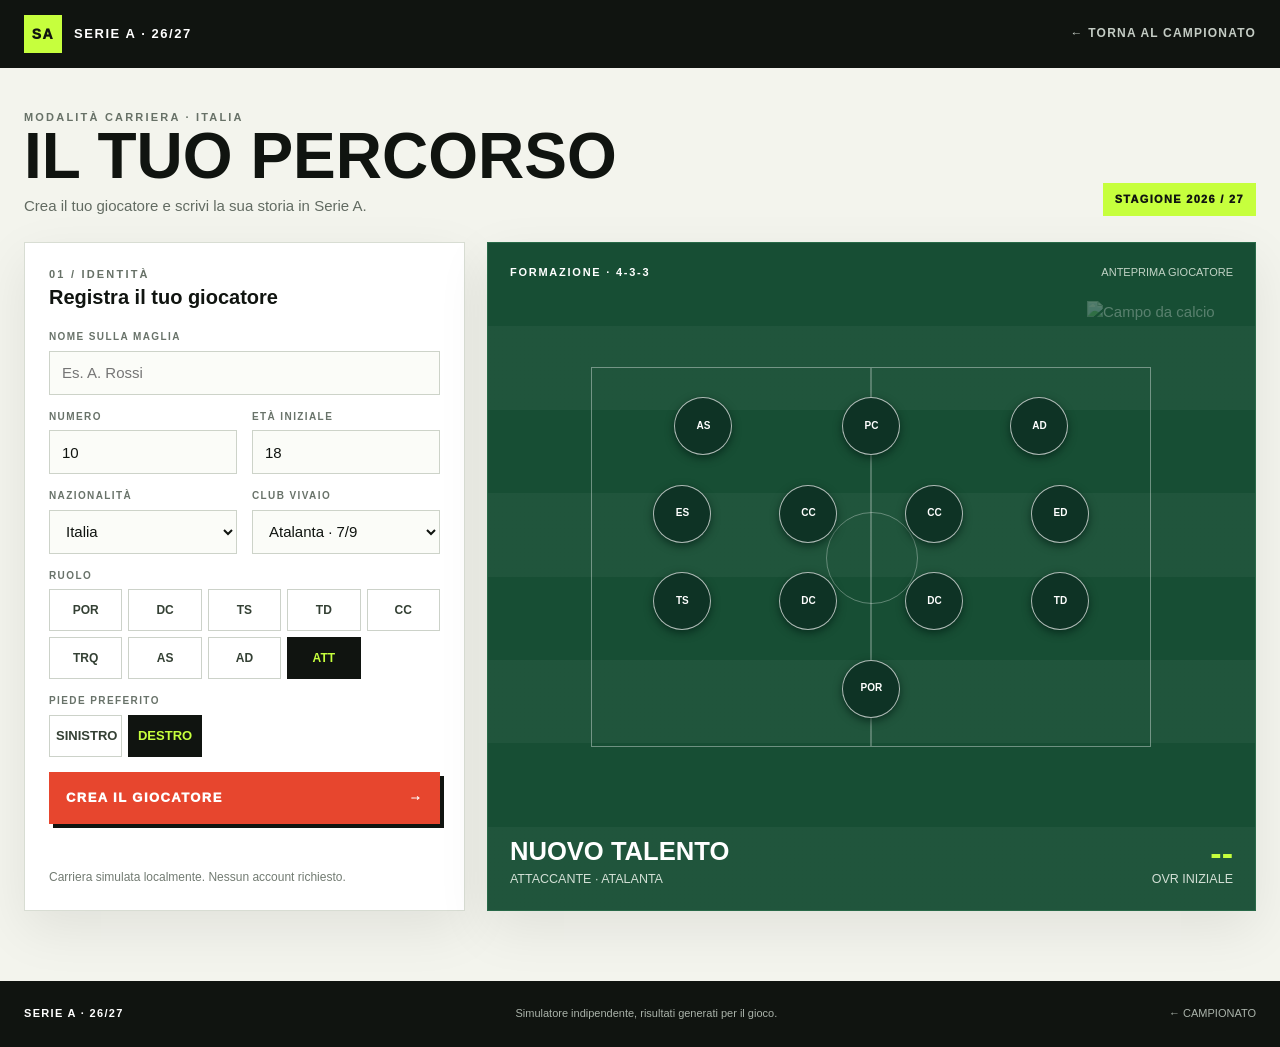
==== carriera.html @ 6e2878d1 "Aggiunge il progetto Serie A 26/27" ====
<!DOCTYPE html>
<html lang="it">
<head>
    <meta charset="utf-8">
    <meta name="viewport" content="width=device-width, initial-scale=1">
    <meta name="theme-color" content="#0b0e0b">
    <title>Carriera Serie A 26/27</title>
    <style>
        :root{--ink:#101410;--paper:#f3f4ed;--muted:#8f9890;--line:#d8ddd3;--lime:#c6ff3d;--red:#e7462e;--green:#174e34;--panel:#fff;--shadow:0 18px 50px #07130b14}
        *{box-sizing:border-box}body{margin:0;background:var(--paper);color:var(--ink);font:15px/1.45 "Trebuchet MS",Arial,sans-serif}button,input,select{font:inherit}button,a,select{cursor:pointer}a{color:inherit;text-decoration:none}button:focus-visible,input:focus-visible,select:focus-visible,a:focus-visible{outline:3px solid var(--red);outline-offset:3px}
        .topbar{height:68px;display:flex;align-items:center;justify-content:space-between;padding:0 max(24px,calc((100vw - 1360px)/2));background:var(--ink);color:white}.brand{display:flex;align-items:center;gap:12px;font-size:13px;font-weight:900;letter-spacing:.12em}.brand-mark{display:grid;place-items:center;width:38px;height:38px;background:var(--lime);color:var(--ink);font-weight:1000;font-size:14px}.topbar a:last-child{font-size:12px;font-weight:900;letter-spacing:.1em;color:#c4ccc4}
        main{width:min(1360px,calc(100% - 48px));margin:auto;padding:30px 0 70px}.eyebrow{font-size:11px;font-weight:900;letter-spacing:.2em;color:#677167;text-transform:uppercase}.page-heading{display:flex;align-items:end;justify-content:space-between;gap:24px;margin:12px 0 26px}.page-heading h1{font-size:clamp(38px,5vw,64px);line-height:.95;margin:0;letter-spacing:0}.page-heading p{margin:8px 0 0;color:#626b62}.season-tag{padding:9px 12px;background:var(--lime);font-size:11px;font-weight:1000;letter-spacing:.12em;white-space:nowrap}
        .setup-grid{display:grid;grid-template-columns:minmax(310px,.86fr) minmax(0,1.5fr);gap:22px;align-items:stretch}.setup-panel{background:var(--panel);border:1px solid var(--line);padding:24px;box-shadow:var(--shadow)}.setup-panel h2,.career-panel h2{font-size:20px;margin:0 0 18px}.form-fields{display:grid;grid-template-columns:1fr 1fr;gap:15px}.field{display:flex;flex-direction:column;gap:6px;min-width:0}.field.wide{grid-column:1/-1}.field label,.field-label{font-size:10px;font-weight:900;letter-spacing:.14em;text-transform:uppercase;color:#69736a}.field input,.field select{height:44px;width:100%;border:1px solid #cdd3c9;background:#fbfcf8;padding:0 12px;border-radius:0;color:var(--ink)}.choice-row{display:grid;grid-template-columns:repeat(5,minmax(0,1fr));gap:6px}.choice{min-height:42px;border:1px solid #ccd2c9;background:#fff;color:#344034;font-weight:800;font-size:12px}.choice[aria-pressed=true]{background:var(--ink);border-color:var(--ink);color:var(--lime)}.choice.foot{font-size:13px}.primary{display:flex;align-items:center;justify-content:space-between;gap:12px;width:100%;min-height:52px;padding:0 17px;border:0;background:var(--red);color:white;font-size:13px;font-weight:1000;letter-spacing:.11em;text-transform:uppercase;box-shadow:4px 4px 0 var(--ink);transition:transform .15s,box-shadow .15s}.primary:hover{transform:translate(2px,2px);box-shadow:2px 2px 0 var(--ink)}.form-note{margin:13px 0 0;color:#727b72;font-size:12px}
        .preview{position:relative;min-height:550px;overflow:hidden;background:var(--green);color:white;display:flex;flex-direction:column;justify-content:space-between;padding:22px;border:1px solid #286948;box-shadow:var(--shadow)}.preview::before{content:"";position:absolute;inset:0;background:repeating-linear-gradient(0deg,#ffffff0a 0 12.5%,transparent 12.5% 25%);pointer-events:none}.preview-top,.preview-bottom,.pitch{position:relative;z-index:1}.preview-top{display:flex;justify-content:space-between;align-items:center;gap:16px}.preview-top b{font-size:11px;letter-spacing:.16em}.preview-top span{font-size:11px;color:#c2d3c6}.career-photo{position:absolute;right:18px;top:58px;width:150px;height:86px;object-fit:cover;opacity:.28;filter:grayscale(.2);mix-blend-mode:screen}.pitch{width:min(100%,560px);height:380px;margin:auto;display:grid;grid-template-rows:repeat(4,1fr);padding:14px 4%;border:1px solid #ffffff60;background:linear-gradient(90deg,transparent calc(50% - 1px),#ffffff40 calc(50% - 1px),#ffffff40 calc(50% + 1px),transparent calc(50% + 1px)) center/100% 100% no-repeat}.pitch::before{content:"";position:absolute;width:90px;height:90px;border:1px solid #ffffff50;border-radius:50%;left:calc(50% - 45px);top:calc(50% - 45px)}.pitch-row{display:flex;align-items:center;justify-content:space-around;gap:4px;z-index:1}.avatar{display:grid;place-items:center;min-width:38px;width:clamp(42px,6vw,58px);height:clamp(42px,6vw,58px);border-radius:50%;border:1px solid #ffffffaa;background:#0e3325;color:white;font-size:10px;font-weight:900;box-shadow:0 3px 9px #001c13aa}.avatar.user{width:74px;height:74px;border:3px solid var(--lime);background:var(--red);font-size:12px;box-shadow:0 0 0 7px #c6ff3d33}.preview-bottom{display:flex;justify-content:space-between;align-items:end;gap:15px}.preview-bottom strong{font-size:clamp(19px,2vw,28px);text-transform:uppercase}.preview-bottom small{display:block;color:#d3e0d6}.rating-preview{text-align:right}.rating-preview b{display:block;color:var(--lime);font-size:34px;line-height:1}
        .career-panel{margin-top:28px}.career-bar{display:flex;align-items:center;justify-content:space-between;gap:20px;padding:18px 0;border-bottom:1px solid var(--line)}.career-bar h2{margin:0}.career-actions{display:flex;gap:8px;flex-wrap:wrap}.secondary{min-height:40px;padding:0 13px;border:1px solid #b8c0b5;background:transparent;font-size:11px;font-weight:900;letter-spacing:.1em}.secondary:hover{background:var(--ink);color:white;border-color:var(--ink)}.stats-grid{display:grid;grid-template-columns:repeat(5,minmax(0,1fr));gap:1px;margin-top:20px;background:var(--line);border:1px solid var(--line)}.stat{min-height:92px;padding:15px;background:#fff}.stat span{display:block;color:#778077;font-size:10px;font-weight:900;letter-spacing:.14em}.stat strong{display:block;margin-top:9px;font-size:25px;line-height:1}.career-result{display:grid;grid-template-columns:minmax(0,1.05fr) minmax(0,1fr);gap:24px;margin-top:24px}.season-result{padding:22px;background:var(--ink);color:#fff}.season-result .place{font-size:clamp(36px,6vw,62px);color:var(--lime);font-weight:1000;line-height:1}.season-result p{color:#b8c0b8;margin:8px 0 0}.league-table{max-height:350px;overflow:auto;background:#fff;border:1px solid var(--line)}table{border-collapse:collapse;width:100%;font-size:12px}th,td{padding:9px 10px;text-align:left;border-bottom:1px solid #e7eae4}th{position:sticky;top:0;background:#f1f4ec;color:#667066;font-size:10px;letter-spacing:.1em}.user-team{background:#eff6d9;font-weight:900}.history{margin-top:24px;background:#fff;border:1px solid var(--line)}.history h3{font-size:12px;letter-spacing:.14em;padding:15px;margin:0;border-bottom:1px solid var(--line)}.history table td:first-child{font-weight:900}.hidden{display:none!important}.notice{min-height:18px;color:#b83224;font-size:12px;margin-top:8px}
        footer{padding:25px max(24px,calc((100vw - 1360px)/2));background:var(--ink);color:#aab3aa;display:flex;justify-content:space-between;gap:20px;font-size:11px}footer strong{color:white;letter-spacing:.12em}
        @media(max-width:900px){.setup-grid{grid-template-columns:minmax(280px,.9fr) minmax(0,1.1fr)}.preview{min-height:530px;padding:16px}.career-photo{width:112px;height:70px}.pitch{height:350px}.stats-grid{grid-template-columns:repeat(3,minmax(0,1fr))}}
        @media(max-width:680px){.topbar{height:58px;padding:0 18px}main{width:calc(100% - 28px);padding-top:24px}.page-heading{align-items:start;flex-direction:column;margin-bottom:18px}.setup-grid{grid-template-columns:minmax(0,1fr);gap:12px}.setup-panel{padding:17px}.preview{grid-row:1;min-height:410px}.pitch{height:280px;width:100%}.career-photo{top:56px;right:14px;width:95px;height:60px}.form-fields{gap:12px}.choice-row{grid-template-columns:repeat(5,minmax(0,1fr))}.choice{font-size:10px}.stats-grid{grid-template-columns:repeat(2,minmax(0,1fr))}.career-result{grid-template-columns:minmax(0,1fr)}.career-bar{align-items:flex-start;flex-direction:column}.preview-bottom strong{font-size:20px}footer{flex-direction:column;padding:22px 18px}}
        @media(prefers-reduced-motion:reduce){*,*::before,*::after{scroll-behavior:auto!important;transition:none!important}}
    </style>
</head>
<body>
    <nav class="topbar" aria-label="Navigazione">
        <a class="brand" href="index.html"><span class="brand-mark">SA</span><span>SERIE A · 26/27</span></a>
        <a href="index.html">← TORNA AL CAMPIONATO</a>
    </nav>
    <main>
        <div class="page-heading"><div><div class="eyebrow">Modalità carriera · Italia</div><h1>IL TUO PERCORSO</h1><p>Crea il tuo giocatore e scrivi la sua storia in Serie A.</p></div><div class="season-tag">STAGIONE 2026 / 27</div></div>
        <section id="create-view" class="setup-grid" aria-label="Crea giocatore">
            <form class="setup-panel" id="player-form">
                <div class="eyebrow">01 / IDENTITÀ</div><h2>Registra il tuo giocatore</h2>
                <div class="form-fields">
                    <div class="field wide"><label for="player-name">Nome sulla maglia</label><input id="player-name" name="name" maxlength="18" placeholder="Es. A. Rossi" required></div>
                    <div class="field"><label for="shirt-number">Numero</label><input id="shirt-number" name="number" type="number" min="1" max="99" value="10" required></div>
                    <div class="field"><label for="player-age">Età iniziale</label><input id="player-age" name="age" type="number" min="16" max="20" value="18" required></div>
                    <div class="field"><label for="nationality">Nazionalità</label><select id="nationality"><option>Italia</option><option>Argentina</option><option>Brasile</option><option>Francia</option><option>Germania</option><option>Inghilterra</option><option>Marocco</option><option>Paesi Bassi</option><option>Portogallo</option><option>Spagna</option><option>Altra</option></select></div>
                    <div class="field"><label for="club-choice">Club vivaio</label><select id="club-choice"></select></div>
                    <div class="field wide"><span class="field-label">Ruolo</span><div class="choice-row" id="positions" role="group" aria-label="Ruolo"></div></div>
                    <div class="field wide"><span class="field-label">Piede preferito</span><div class="choice-row" id="feet"><button class="choice foot" type="button" data-foot="Sinistro" aria-pressed="false">SINISTRO</button><button class="choice foot" type="button" data-foot="Destro" aria-pressed="true">DESTRO</button></div></div>
                    <div class="field wide"><button class="primary" type="submit"><span>CREA IL GIOCATORE</span><span aria-hidden="true">→</span></button><div class="notice" id="form-notice" role="alert"></div></div>
                </div>
                <p class="form-note">Carriera simulata localmente. Nessun account richiesto.</p>
            </form>
            <section class="preview" aria-label="Anteprima del campo">
                <img class="career-photo" src="https://images.unsplash.com/photo-1574629810360-7efbbe195018?auto=format&fit=crop&w=360&q=70" alt="Campo da calcio">
                <div class="preview-top"><b>FORMAZIONE · 4-3-3</b><span>ANTEPRIMA GIOCATORE</span></div>
                <div class="pitch" aria-hidden="true"><div class="pitch-row"><span class="avatar">AS</span><span class="avatar">PC</span><span class="avatar">AD</span></div><div class="pitch-row"><span class="avatar">ES</span><span class="avatar">CC</span><span class="avatar">CC</span><span class="avatar">ED</span></div><div class="pitch-row"><span class="avatar">TS</span><span class="avatar">DC</span><span class="avatar">DC</span><span class="avatar">TD</span></div><div class="pitch-row"><span class="avatar">POR</span></div></div>
                <div class="preview-bottom"><div><strong id="preview-name">NUOVO TALENTO</strong><small><span id="preview-role">ATTACCANTE</span> · <span id="preview-club">SCEGLI IL CLUB</span></small></div><div class="rating-preview"><b id="preview-rating">--</b><small>OVR INIZIALE</small></div></div>
            </section>
        </section>
        <section id="career-view" class="career-panel hidden" aria-live="polite">
            <div class="career-bar"><div><div class="eyebrow">CARRIERA IN CORSO</div><h2 id="career-title"></h2></div><div class="career-actions"><button class="secondary" id="play-season">SIMULA LA STAGIONE →</button><button class="secondary" id="transfer-button">VALUTA TRASFERIMENTO</button><button class="secondary" id="new-career">NUOVA CARRIERA</button></div></div>
            <div class="stats-grid" id="career-stats"></div>
            <div class="career-result hidden" id="season-result"></div>
            <div class="history hidden" id="career-history"><h3>STAGIONI GIOCATE</h3><div class="table-wrap"><table><thead><tr><th>ANNO</th><th>ETÀ</th><th>CLUB</th><th>PG</th><th>GOL</th><th>ASS</th><th>POS.</th><th>PT</th></tr></thead><tbody id="history-body"></tbody></table></div></div>
        </section>
    </main>
    <footer><strong>SERIE A · 26/27</strong><span>Simulatore indipendente, risultati generati per il gioco.</span><a href="index.html">← CAMPIONATO</a></footer>
    <script>
        const clubs = [
            ['Atalanta', 7], ['Bologna', 5], ['Cagliari', 2], ['Como', 3], ['Frosinone', 2], ['Fiorentina', 4], ['Genoa', 3], ['Inter', 9], ['Juventus', 9], ['Lazio', 6], ['Lecce', 2], ['Milan', 8], ['Napoli', 8], ['Parma', 3], ['Monza', 2], ['Roma', 6], ['Sassuolo', 3], ['Torino', 3], ['Udinese', 3], ['Venezia', 1]
        ];
        const roles = [
            ['POR', 'Portiere', 0.01, 0.03], ['DC', 'Difensore', 0.04, 0.07], ['TS', 'Terzino sinistro', 0.04, 0.12], ['TD', 'Terzino destro', 0.04, 0.12], ['CC', 'Centrocampista', 0.10, 0.19], ['TRQ', 'Trequartista', 0.16, 0.23], ['AS', 'Ala sinistra', 0.22, 0.20], ['AD', 'Ala destra', 0.22, 0.20], ['ATT', 'Attaccante', 0.34, 0.13]
        ];
        const $ = selector => document.querySelector(selector);
        let selectedRole = 'ATT';
        let selectedFoot = 'Destro';
        let player = null;
        let currentClub = null;
        let seasonNumber = 0;
        let careerHistory = [];
        let latestLeague = null;
        const clubSelect = $('#club-choice');
        clubSelect.innerHTML = clubs.map(([name, strength], index) => `<option value="${index}">${name} · ${strength}/9</option>`).join('');
        $('#positions').innerHTML = roles.map(([code, name], index) => `<button class="choice" type="button" data-role="${code}" aria-pressed="${index === 8}">${code}</button>`).join('');
        $('#positions').addEventListener('click', event => {
            const button = event.target.closest('[data-role]');
            if (!button) return;
            selectedRole = button.dataset.role;
            document.querySelectorAll('#positions .choice').forEach(choice => choice.setAttribute('aria-pressed', String(choice === button)));
            updatePreview();
        });
        $('#feet').addEventListener('click', event => {
            const button = event.target.closest('[data-foot]');
            if (!button) return;
            selectedFoot = button.dataset.foot;
            document.querySelectorAll('#feet .choice').forEach(choice => choice.setAttribute('aria-pressed', String(choice === button)));
        });
        $('#player-name').addEventListener('input', updatePreview);
        clubSelect.addEventListener('change', updatePreview);
        function updatePreview() {
            const role = roles.find(item => item[0] === selectedRole);
            $('#preview-name').textContent = ($('#player-name').value.trim() || 'NUOVO TALENTO').toUpperCase();
            $('#preview-role').textContent = role[1].toUpperCase();
            $('#preview-club').textContent = clubs[Number(clubSelect.value)][0].toUpperCase();
        }
        function randomFrom(seed) {
            let value = seed >>> 0;
            return () => {
                value = (value * 1664525 + 1013904223) >>> 0;
                return value / 4294967296;
            };
        }
        function poisson(mean, random) {
            const limit = Math.exp(-mean);
            let value = 1;
            let goals = 0;
            do { goals++; value *= Math.max(random(), Number.EPSILON); } while (value > limit);
            return goals - 1;
        }
        function simulateLeague(userClub, playerOverall, random) {
            const table = clubs.map(([name, strength], id) => ({ id, name, strength: strength + (id === userClub ? Math.max(-1, (playerOverall - 65) * 0.08) : 0), played: 0, wins: 0, draws: 0, losses: 0, gf: 0, ga: 0, points: 0 }));
            let rotation = table.map(team => team.id);
            const firstHalf = [];
            for (let round = 0; round < rotation.length - 1; round++) {
                const fixtures = [];
                for (let index = 0; index < rotation.length / 2; index++) {
                    let home = rotation[index];
                    let away = rotation[rotation.length - 1 - index];
                    if (random() < 0.5) [home, away] = [away, home];
                    fixtures.push([home, away]);
                }
                firstHalf.push(fixtures);
                rotation = [rotation[0], rotation[rotation.length - 1], ...rotation.slice(1, -1)];
            }
            const fullSeason = [...firstHalf, ...firstHalf.map(round => round.map(([home, away]) => [away, home]))];
            for (const round of fullSeason) for (const [homeId, awayId] of round) {
                const home = table[homeId];
                const away = table[awayId];
                const homeGoals = poisson(Math.max(0.25, Math.min(3.2, 1.4 + (home.strength - away.strength) * 0.16)), random);
                const awayGoals = poisson(Math.max(0.2, Math.min(3.0, 1.05 + (away.strength - home.strength) * 0.14)), random);
                home.played++; away.played++;
                home.gf += homeGoals; home.ga += awayGoals; away.gf += awayGoals; away.ga += homeGoals;
                if (homeGoals > awayGoals) { home.wins++; home.points += 3; away.losses++; }
                else if (awayGoals > homeGoals) { away.wins++; away.points += 3; home.losses++; }
                else { home.draws++; away.draws++; home.points++; away.points++; }
            }
            return table.sort((a, b) => b.points - a.points || (b.gf - b.ga) - (a.gf - a.ga) || b.gf - a.gf);
        }
        function renderCareer() {
            $('#career-title').textContent = `${player.name} · ${player.age} ANNI · ${currentClub.name.toUpperCase()}`;
            $('#career-stats').innerHTML = [
                ['RUOLO', roles.find(role => role[0] === player.role)[0]], ['OVR', player.overall], ['POTENZIALE', player.potential], ['PIEDE', player.foot.toUpperCase()], ['STAGIONI', seasonNumber]
            ].map(([label, value]) => `<div class="stat"><span>${label}</span><strong>${value}</strong></div>`).join('');
            $('#play-season').disabled = player.age >= 38;
            $('#play-season').textContent = player.age >= 38 ? 'CARRIERA CONCLUSA' : 'SIMULA LA STAGIONE →';
            $('#history-body').innerHTML = careerHistory.map(row => `<tr><td>${row.year}</td><td>${row.age}</td><td>${row.club}</td><td>${row.apps}</td><td>${row.goals}</td><td>${row.assists}</td><td>${row.place}°</td><td>${row.points}</td></tr>`).join('');
            $('#career-history').classList.toggle('hidden', careerHistory.length === 0);
        }
        $('#player-form').addEventListener('submit', event => {
            event.preventDefault();
            const form = new FormData(event.currentTarget);
            const name = String(form.get('name') || '').trim();
            const number = Number(form.get('number'));
            const age = Number(form.get('age'));
            const role = roles.find(item => item[0] === selectedRole);
            if (!name || number < 1 || number > 99 || age < 16 || age > 20) { $('#form-notice').textContent = 'Controlla nome, numero e età.'; return; }
            const clubId = Number(clubSelect.value);
            const random = randomFrom(Date.now() ^ name.length * 8191 ^ clubId * 7919);
            player = { name, number, age, role: selectedRole, foot: selectedFoot, nationality: $('#nationality').value, overall: Math.round(55 + random() * 17 + (role[0] === 'ATT' ? 2 : 0)), potential: Math.round(77 + random() * 19) };
            currentClub = { id: clubId, name: clubs[clubId][0] };
            $('#preview-rating').textContent = player.overall;
            $('#season-result').classList.add('hidden');
            $('#create-view').classList.add('hidden');
            $('#career-view').classList.remove('hidden');
            renderCareer();
            window.scrollTo({ top: 0, behavior: 'smooth' });
        });
        $('#play-season').addEventListener('click', () => {
            if (!player || player.age >= 38) return;
            seasonNumber++;
            const seed = Math.round(Date.now() % 2147483647) ^ player.number * 331 ^ seasonNumber * 49157 ^ player.overall * 97;
            const random = randomFrom(seed);
            const role = roles.find(item => item[0] === player.role);
            const apps = Math.round(22 + random() * 15 - Math.max(0, player.age - 32) * 1.3);
            const goals = Math.max(0, Math.round(apps * role[2] * (0.65 + player.overall / 90) + random() * 4 - 1));
            const assists = Math.max(0, Math.round(apps * role[3] * (0.65 + player.overall / 100) + random() * 3 - 1));
            latestLeague = simulateLeague(currentClub.id, player.overall, random);
            const standing = latestLeague.findIndex(team => team.id === currentClub.id) + 1;
            const userTeam = latestLeague[standing - 1];
            careerHistory.unshift({ year: 2026 + seasonNumber - 1, age: player.age, club: currentClub.name, apps, goals, assists, place: standing, points: userTeam.points });
            player.age++;
            if (player.age <= 28) player.overall = Math.min(player.potential, player.overall + Math.round(random() * 3));
            else if (player.age >= 33) player.overall = Math.max(45, player.overall - Math.round(random() * 2));
            const trophy = standing === 1 ? 'CAMPIONE D’ITALIA' : standing <= 4 ? 'QUALIFICAZIONE CHAMPIONS' : 'STAGIONE COMPLETATA';
            $('#season-result').innerHTML = `<div class="season-result"><div class="eyebrow">${careerHistory[0].year} / ${careerHistory[0].year + 1}</div><div class="place">${standing}° POSTO</div><p>${userTeam.points} punti · ${trophy}</p><p>${apps} presenze · ${goals} gol · ${assists} assist</p></div><div class="league-table"><table><thead><tr><th>POS</th><th>CLUB</th><th>PG</th><th>DR</th><th>PT</th></tr></thead><tbody>${latestLeague.map((team, index) => `<tr class="${team.id === currentClub.id ? 'user-team' : ''}"><td>${index + 1}</td><td>${team.name}</td><td>${team.played}</td><td>${team.gf - team.ga}</td><td>${team.points}</td></tr>`).join('')}</tbody></table></div>`;
            $('#season-result').classList.remove('hidden');
            renderCareer();
            window.scrollTo({ top: document.body.scrollHeight, behavior: 'smooth' });
        });
        $('#transfer-button').addEventListener('click', () => {
            if (!player || !careerHistory.length) { $('#career-title').textContent = `${player.name} · COMPLETA UNA STAGIONE PER RICEVERE OFFERTE`; return; }
            const threshold = Math.max(3, Math.min(9, Math.round((player.overall - 54) / 4)));
            const offers = clubs.map((club, id) => ({ id, name: club[0], strength: club[1] })).filter(club => club.id !== currentClub.id && club.strength <= threshold).sort((a, b) => Math.abs(b.strength - threshold) - Math.abs(a.strength - threshold));
            if (!offers.length) { $('#career-title').textContent = `${player.name} · NESSUNA OFFERTA DISPONIBILE`; return; }
            const offer = offers[Math.floor(Math.random() * Math.min(3, offers.length))];
            currentClub = offer;
            $('#season-result').classList.remove('hidden');
            $('#season-result').innerHTML = `<div class="season-result"><div class="eyebrow">NUOVA FIRMA</div><div class="place">${offer.name.toUpperCase()}</div><p>${player.name} passa al nuovo club per la prossima stagione.</p></div>`;
            renderCareer();
        });
        $('#new-career').addEventListener('click', () => {
            player = null; currentClub = null; seasonNumber = 0; careerHistory = []; latestLeague = null;
            $('#season-result').classList.add('hidden'); $('#preview-rating').textContent = '--'; $('#form-notice').textContent = '';
            $('#player-form').reset(); selectedRole = 'ATT'; selectedFoot = 'Destro';
            document.querySelectorAll('#positions .choice').forEach(choice => choice.setAttribute('aria-pressed', String(choice.dataset.role === 'ATT')));
            document.querySelectorAll('#feet .choice').forEach(choice => choice.setAttribute('aria-pressed', String(choice.dataset.foot === selectedFoot)));
            updatePreview(); $('#career-view').classList.add('hidden'); $('#create-view').classList.remove('hidden');
        });
        updatePreview();
    </script>
</body>
</html>
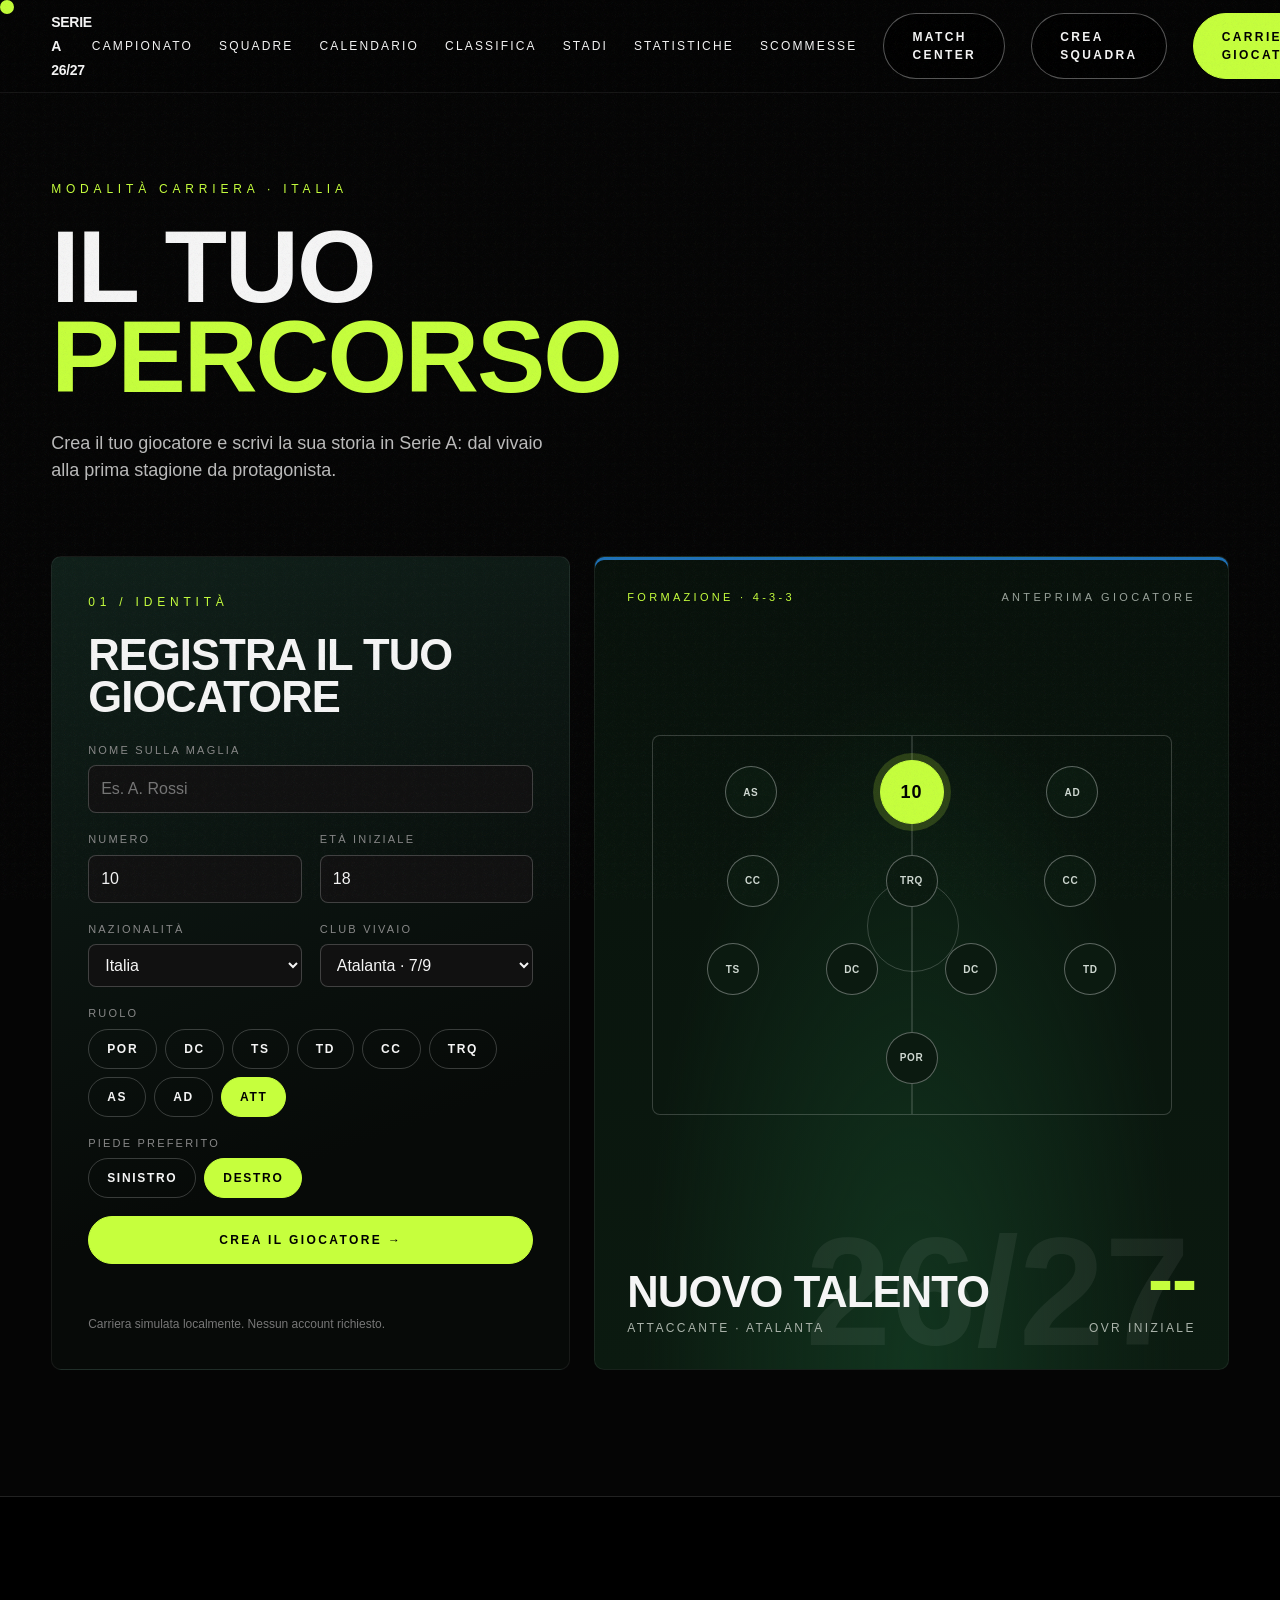
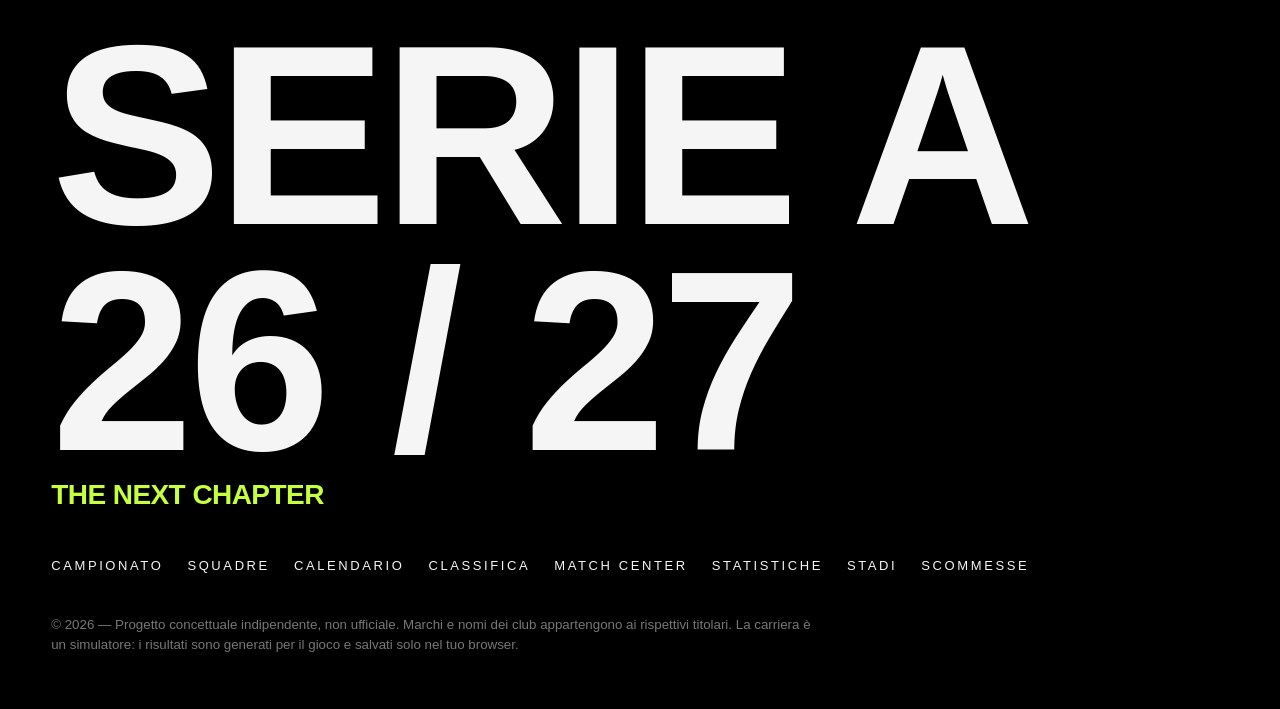
==== commit b57d601f: "Aggiorna builder e simulatore Serie A" ====
--- a/carriera.html
+++ b/carriera.html
@@ -1,69 +1,890 @@
 <!DOCTYPE html>
 <html lang="it">
+
 <head>
     <meta charset="utf-8">
-    <meta name="viewport" content="width=device-width, initial-scale=1">
-    <meta name="theme-color" content="#0b0e0b">
-    <title>Carriera Serie A 26/27</title>
+    <meta name="viewport" content="width=device-width, initial-scale=1, viewport-fit=cover">
+    <meta name="theme-color" content="#050505">
+    <title>CARRIERA GIOCATORE — SERIE A 26/27</title>
     <style>
-        :root{--ink:#101410;--paper:#f3f4ed;--muted:#8f9890;--line:#d8ddd3;--lime:#c6ff3d;--red:#e7462e;--green:#174e34;--panel:#fff;--shadow:0 18px 50px #07130b14}
-        *{box-sizing:border-box}body{margin:0;background:var(--paper);color:var(--ink);font:15px/1.45 "Trebuchet MS",Arial,sans-serif}button,input,select{font:inherit}button,a,select{cursor:pointer}a{color:inherit;text-decoration:none}button:focus-visible,input:focus-visible,select:focus-visible,a:focus-visible{outline:3px solid var(--red);outline-offset:3px}
-        .topbar{height:68px;display:flex;align-items:center;justify-content:space-between;padding:0 max(24px,calc((100vw - 1360px)/2));background:var(--ink);color:white}.brand{display:flex;align-items:center;gap:12px;font-size:13px;font-weight:900;letter-spacing:.12em}.brand-mark{display:grid;place-items:center;width:38px;height:38px;background:var(--lime);color:var(--ink);font-weight:1000;font-size:14px}.topbar a:last-child{font-size:12px;font-weight:900;letter-spacing:.1em;color:#c4ccc4}
-        main{width:min(1360px,calc(100% - 48px));margin:auto;padding:30px 0 70px}.eyebrow{font-size:11px;font-weight:900;letter-spacing:.2em;color:#677167;text-transform:uppercase}.page-heading{display:flex;align-items:end;justify-content:space-between;gap:24px;margin:12px 0 26px}.page-heading h1{font-size:clamp(38px,5vw,64px);line-height:.95;margin:0;letter-spacing:0}.page-heading p{margin:8px 0 0;color:#626b62}.season-tag{padding:9px 12px;background:var(--lime);font-size:11px;font-weight:1000;letter-spacing:.12em;white-space:nowrap}
-        .setup-grid{display:grid;grid-template-columns:minmax(310px,.86fr) minmax(0,1.5fr);gap:22px;align-items:stretch}.setup-panel{background:var(--panel);border:1px solid var(--line);padding:24px;box-shadow:var(--shadow)}.setup-panel h2,.career-panel h2{font-size:20px;margin:0 0 18px}.form-fields{display:grid;grid-template-columns:1fr 1fr;gap:15px}.field{display:flex;flex-direction:column;gap:6px;min-width:0}.field.wide{grid-column:1/-1}.field label,.field-label{font-size:10px;font-weight:900;letter-spacing:.14em;text-transform:uppercase;color:#69736a}.field input,.field select{height:44px;width:100%;border:1px solid #cdd3c9;background:#fbfcf8;padding:0 12px;border-radius:0;color:var(--ink)}.choice-row{display:grid;grid-template-columns:repeat(5,minmax(0,1fr));gap:6px}.choice{min-height:42px;border:1px solid #ccd2c9;background:#fff;color:#344034;font-weight:800;font-size:12px}.choice[aria-pressed=true]{background:var(--ink);border-color:var(--ink);color:var(--lime)}.choice.foot{font-size:13px}.primary{display:flex;align-items:center;justify-content:space-between;gap:12px;width:100%;min-height:52px;padding:0 17px;border:0;background:var(--red);color:white;font-size:13px;font-weight:1000;letter-spacing:.11em;text-transform:uppercase;box-shadow:4px 4px 0 var(--ink);transition:transform .15s,box-shadow .15s}.primary:hover{transform:translate(2px,2px);box-shadow:2px 2px 0 var(--ink)}.form-note{margin:13px 0 0;color:#727b72;font-size:12px}
-        .preview{position:relative;min-height:550px;overflow:hidden;background:var(--green);color:white;display:flex;flex-direction:column;justify-content:space-between;padding:22px;border:1px solid #286948;box-shadow:var(--shadow)}.preview::before{content:"";position:absolute;inset:0;background:repeating-linear-gradient(0deg,#ffffff0a 0 12.5%,transparent 12.5% 25%);pointer-events:none}.preview-top,.preview-bottom,.pitch{position:relative;z-index:1}.preview-top{display:flex;justify-content:space-between;align-items:center;gap:16px}.preview-top b{font-size:11px;letter-spacing:.16em}.preview-top span{font-size:11px;color:#c2d3c6}.career-photo{position:absolute;right:18px;top:58px;width:150px;height:86px;object-fit:cover;opacity:.28;filter:grayscale(.2);mix-blend-mode:screen}.pitch{width:min(100%,560px);height:380px;margin:auto;display:grid;grid-template-rows:repeat(4,1fr);padding:14px 4%;border:1px solid #ffffff60;background:linear-gradient(90deg,transparent calc(50% - 1px),#ffffff40 calc(50% - 1px),#ffffff40 calc(50% + 1px),transparent calc(50% + 1px)) center/100% 100% no-repeat}.pitch::before{content:"";position:absolute;width:90px;height:90px;border:1px solid #ffffff50;border-radius:50%;left:calc(50% - 45px);top:calc(50% - 45px)}.pitch-row{display:flex;align-items:center;justify-content:space-around;gap:4px;z-index:1}.avatar{display:grid;place-items:center;min-width:38px;width:clamp(42px,6vw,58px);height:clamp(42px,6vw,58px);border-radius:50%;border:1px solid #ffffffaa;background:#0e3325;color:white;font-size:10px;font-weight:900;box-shadow:0 3px 9px #001c13aa}.avatar.user{width:74px;height:74px;border:3px solid var(--lime);background:var(--red);font-size:12px;box-shadow:0 0 0 7px #c6ff3d33}.preview-bottom{display:flex;justify-content:space-between;align-items:end;gap:15px}.preview-bottom strong{font-size:clamp(19px,2vw,28px);text-transform:uppercase}.preview-bottom small{display:block;color:#d3e0d6}.rating-preview{text-align:right}.rating-preview b{display:block;color:var(--lime);font-size:34px;line-height:1}
-        .career-panel{margin-top:28px}.career-bar{display:flex;align-items:center;justify-content:space-between;gap:20px;padding:18px 0;border-bottom:1px solid var(--line)}.career-bar h2{margin:0}.career-actions{display:flex;gap:8px;flex-wrap:wrap}.secondary{min-height:40px;padding:0 13px;border:1px solid #b8c0b5;background:transparent;font-size:11px;font-weight:900;letter-spacing:.1em}.secondary:hover{background:var(--ink);color:white;border-color:var(--ink)}.stats-grid{display:grid;grid-template-columns:repeat(5,minmax(0,1fr));gap:1px;margin-top:20px;background:var(--line);border:1px solid var(--line)}.stat{min-height:92px;padding:15px;background:#fff}.stat span{display:block;color:#778077;font-size:10px;font-weight:900;letter-spacing:.14em}.stat strong{display:block;margin-top:9px;font-size:25px;line-height:1}.career-result{display:grid;grid-template-columns:minmax(0,1.05fr) minmax(0,1fr);gap:24px;margin-top:24px}.season-result{padding:22px;background:var(--ink);color:#fff}.season-result .place{font-size:clamp(36px,6vw,62px);color:var(--lime);font-weight:1000;line-height:1}.season-result p{color:#b8c0b8;margin:8px 0 0}.league-table{max-height:350px;overflow:auto;background:#fff;border:1px solid var(--line)}table{border-collapse:collapse;width:100%;font-size:12px}th,td{padding:9px 10px;text-align:left;border-bottom:1px solid #e7eae4}th{position:sticky;top:0;background:#f1f4ec;color:#667066;font-size:10px;letter-spacing:.1em}.user-team{background:#eff6d9;font-weight:900}.history{margin-top:24px;background:#fff;border:1px solid var(--line)}.history h3{font-size:12px;letter-spacing:.14em;padding:15px;margin:0;border-bottom:1px solid var(--line)}.history table td:first-child{font-weight:900}.hidden{display:none!important}.notice{min-height:18px;color:#b83224;font-size:12px;margin-top:8px}
-        footer{padding:25px max(24px,calc((100vw - 1360px)/2));background:var(--ink);color:#aab3aa;display:flex;justify-content:space-between;gap:20px;font-size:11px}footer strong{color:white;letter-spacing:.12em}
-        @media(max-width:900px){.setup-grid{grid-template-columns:minmax(280px,.9fr) minmax(0,1.1fr)}.preview{min-height:530px;padding:16px}.career-photo{width:112px;height:70px}.pitch{height:350px}.stats-grid{grid-template-columns:repeat(3,minmax(0,1fr))}}
-        @media(max-width:680px){.topbar{height:58px;padding:0 18px}main{width:calc(100% - 28px);padding-top:24px}.page-heading{align-items:start;flex-direction:column;margin-bottom:18px}.setup-grid{grid-template-columns:minmax(0,1fr);gap:12px}.setup-panel{padding:17px}.preview{grid-row:1;min-height:410px}.pitch{height:280px;width:100%}.career-photo{top:56px;right:14px;width:95px;height:60px}.form-fields{gap:12px}.choice-row{grid-template-columns:repeat(5,minmax(0,1fr))}.choice{font-size:10px}.stats-grid{grid-template-columns:repeat(2,minmax(0,1fr))}.career-result{grid-template-columns:minmax(0,1fr)}.career-bar{align-items:flex-start;flex-direction:column}.preview-bottom strong{font-size:20px}footer{flex-direction:column;padding:22px 18px}}
-        @media(prefers-reduced-motion:reduce){*,*::before,*::after{scroll-behavior:auto!important;transition:none!important}}
+        :root {
+            --bg: #050505;
+            --fg: #f5f5f5;
+            --gr: #0b1a10;
+            --gf: #1b1d1c;
+            --lime: #c6ff3d;
+            --ac: var(--lime);
+            box-sizing: border-box;
+            padding-top: env(safe-area-inset-top, 0px);
+            padding-bottom: env(safe-area-inset-bottom, 0px)
+        }
+
+        html {
+            scroll-behavior: smooth;
+            scroll-padding-top: calc(env(safe-area-inset-top, 0px) + 70px)
+        }
+
+        * {
+            box-sizing: border-box;
+            margin: 0
+        }
+
+        body {
+            background: var(--bg);
+            color: var(--fg);
+            font: 16px/1.5 "Helvetica Neue", Arial, sans-serif;
+            overflow-x: hidden
+        }
+
+        .cond {
+            font-family: "Arial Narrow", "Franklin Gothic Medium", Impact, sans-serif;
+            font-weight: 900;
+            letter-spacing: -.02em;
+            text-transform: uppercase
+        }
+
+        a {
+            color: inherit;
+            text-decoration: none
+        }
+
+        button,
+        select,
+        input {
+            font: inherit;
+            color: inherit
+        }
+
+        button,
+        select {
+            cursor: pointer
+        }
+
+        :focus-visible {
+            outline: 2px solid var(--lime);
+            outline-offset: 3px
+        }
+
+        #grain {
+            position: fixed;
+            inset: 0;
+            pointer-events: none;
+            z-index: 60;
+            opacity: .08;
+            background-image: url("data:image/svg+xml,%3Csvg xmlns='http://www.w3.org/2000/svg' width='200' height='200'%3E%3Cfilter id='n'%3E%3CfeTurbulence baseFrequency='.9'/%3E%3C/filter%3E%3Crect width='200' height='200' filter='url(%23n)'/%3E%3C/svg%3E")
+        }
+
+        .cur {
+            width: 14px;
+            height: 14px;
+            border-radius: 50%;
+            background: var(--lime);
+            position: fixed;
+            z-index: 99;
+            pointer-events: none;
+            mix-blend-mode: difference;
+            display: none
+        }
+
+        @media(pointer:fine) {
+            .cur {
+                display: block
+            }
+        }
+
+        /* nav (identica alla home) */
+        nav {
+            position: fixed;
+            top: env(safe-area-inset-top, 0px);
+            left: 0;
+            right: 0;
+            z-index: 50;
+            display: flex;
+            align-items: center;
+            justify-content: space-between;
+            padding: 10px 4vw;
+            background: rgba(5, 5, 5, .7);
+            backdrop-filter: blur(14px);
+            border-bottom: 1px solid #fff1
+        }
+
+        nav b {
+            letter-spacing: .2em;
+            font-size: 14px
+        }
+
+        nav .l {
+            display: flex;
+            gap: 26px;
+            font-size: 12px;
+            letter-spacing: .18em;
+            align-items: center
+        }
+
+        nav .l a:hover {
+            color: var(--lime)
+        }
+
+        #bg {
+            display: none;
+            background: none;
+            border: 0;
+            font-size: 26px
+        }
+
+        .btn {
+            display: inline-block;
+            padding: 14px 28px;
+            border: 1px solid #fff5;
+            border-radius: 99px;
+            background: #0006;
+            font-size: 12px;
+            letter-spacing: .2em;
+            font-weight: 700;
+            transition: background .3s, color .3s
+        }
+
+        .btn:hover,
+        .btn.p {
+            background: var(--lime);
+            color: #000;
+            border-color: var(--lime)
+        }
+
+        .btn:disabled {
+            opacity: .35;
+            cursor: not-allowed
+        }
+
+        /* sezioni e titoli (identici alla home) */
+        section {
+            position: relative;
+            padding: 14vh 4vw
+        }
+
+        #top {
+            padding-top: 20vh;
+            padding-bottom: 4vh
+        }
+
+        #create-view,
+        #career-view {
+            padding-top: 4vh
+        }
+
+        .big {
+            font-size: clamp(48px, 11vw, 190px);
+            line-height: .88
+        }
+
+        .big.sm {
+            font-size: clamp(40px, 8vw, 130px)
+        }
+
+        .lab {
+            font-size: 12px;
+            letter-spacing: .4em;
+            color: var(--lime);
+            margin-bottom: 24px
+        }
+
+        .lead {
+            color: #bbb;
+            max-width: 520px;
+            font-size: 18px;
+            margin-top: 28px
+        }
+
+        .rv {
+            opacity: 0;
+            transform: translateY(40px);
+            transition: 1s cubic-bezier(.2, .7, .2, 1)
+        }
+
+        .rv.on {
+            opacity: 1;
+            transform: none
+        }
+
+        .w {
+            display: inline-block;
+            opacity: 0;
+            transform: translateY(60%);
+            filter: blur(8px);
+            transition: .9s cubic-bezier(.2, .7, .2, 1)
+        }
+
+        .on .w {
+            opacity: 1;
+            transform: none;
+            filter: none
+        }
+
+        .hidden {
+            display: none !important
+        }
+
+        /* creazione giocatore */
+        .setup {
+            display: grid;
+            grid-template-columns: minmax(0, .9fr) minmax(0, 1.1fr);
+            gap: 24px;
+            align-items: stretch
+        }
+
+        .panel {
+            padding: clamp(20px, 3vw, 36px);
+            border-radius: 10px;
+            border: 1px solid #fff1;
+            background: linear-gradient(160deg, #10201a, #070a08 70%)
+        }
+
+        .panel h3 {
+            font-size: clamp(28px, 3.4vw, 46px);
+            line-height: .95;
+            margin: 6px 0 24px
+        }
+
+        .fields {
+            display: grid;
+            grid-template-columns: 1fr 1fr;
+            gap: 18px
+        }
+
+        .field {
+            display: flex;
+            flex-direction: column;
+            gap: 7px;
+            min-width: 0
+        }
+
+        .field.wide {
+            grid-column: 1/-1
+        }
+
+        .field label,
+        .flabel {
+            font-size: 11px;
+            letter-spacing: .2em;
+            color: #888
+        }
+
+        input,
+        select {
+            width: 100%;
+            background: #111;
+            border: 1px solid #fff3;
+            padding: 11px 12px;
+            border-radius: 8px
+        }
+
+        input:focus,
+        select:focus {
+            border-color: var(--lime);
+            outline: 0
+        }
+
+        option {
+            background: #111
+        }
+
+        .pills {
+            display: flex;
+            flex-wrap: wrap;
+            gap: 8px
+        }
+
+        .pill {
+            padding: 10px 18px;
+            border-radius: 99px;
+            border: 1px solid #fff3;
+            background: 0;
+            font-size: 12px;
+            font-weight: 700;
+            letter-spacing: .14em;
+            transition: .3s
+        }
+
+        .pill:hover {
+            border-color: var(--lime)
+        }
+
+        .pill[aria-pressed=true] {
+            background: var(--lime);
+            border-color: var(--lime);
+            color: #000
+        }
+
+        .notice {
+            min-height: 20px;
+            margin-top: 10px;
+            color: #ff4d6a;
+            font-size: 13px
+        }
+
+        .note {
+            margin-top: 14px;
+            color: #777;
+            font-size: 12px
+        }
+
+        /* anteprima campo */
+        .preview {
+            position: relative;
+            overflow: hidden;
+            min-height: 560px;
+            display: flex;
+            flex-direction: column;
+            justify-content: space-between;
+            padding: clamp(18px, 2.5vw, 32px);
+            border-radius: 10px;
+            border: 1px solid #fff1;
+            background: radial-gradient(ellipse at 50% 100%, #12351f, transparent 60%), linear-gradient(#08110b, #0b1a10);
+            box-shadow: inset 0 3px 0 var(--pc, var(--lime))
+        }
+
+        .preview:after {
+            content: "26/27";
+            position: absolute;
+            right: 6%;
+            bottom: 0;
+            font: 900 clamp(60px, 12vw, 200px)/1 Impact, sans-serif;
+            color: #ffffff10;
+            pointer-events: none
+        }
+
+        .pv-top {
+            display: flex;
+            justify-content: space-between;
+            gap: 12px;
+            font-size: 11px;
+            letter-spacing: .3em;
+            color: var(--lime);
+            position: relative;
+            z-index: 1
+        }
+
+        .pv-top span:last-child {
+            color: #9aa39b
+        }
+
+        .pitch {
+            position: relative;
+            z-index: 1;
+            width: min(100%, 520px);
+            height: min(380px, 78vw);
+            margin: 18px auto;
+            padding: 12px 4%;
+            display: grid;
+            grid-template-rows: repeat(4, 1fr);
+            border: 1px solid #ffffff30;
+            border-radius: 8px;
+            background: linear-gradient(90deg, transparent calc(50% - 1px), #ffffff22 calc(50% - 1px), #ffffff22 calc(50% + 1px), transparent calc(50% + 1px)) center/100% 100% no-repeat
+        }
+
+        .pitch:before {
+            content: "";
+            position: absolute;
+            width: 90px;
+            height: 90px;
+            left: calc(50% - 45px);
+            top: calc(50% - 45px);
+            border: 1px solid #ffffff30;
+            border-radius: 50%
+        }
+
+        .prow {
+            display: flex;
+            align-items: center;
+            justify-content: space-around;
+            gap: 4px;
+            position: relative
+        }
+
+        .avatar {
+            display: grid;
+            place-items: center;
+            width: clamp(36px, 5vw, 52px);
+            height: clamp(36px, 5vw, 52px);
+            border-radius: 50%;
+            border: 1px solid #fff5;
+            background: #0b1a10;
+            color: #cfd8d1;
+            font-size: 10px;
+            font-weight: 700;
+            letter-spacing: .06em;
+            transition: .4s
+        }
+
+        .avatar.me {
+            width: clamp(46px, 6.5vw, 64px);
+            height: clamp(46px, 6.5vw, 64px);
+            background: var(--lime);
+            border-color: var(--lime);
+            color: #000;
+            font-size: 18px;
+            font-weight: 900;
+            box-shadow: 0 0 0 7px #c6ff3d2e
+        }
+
+        .pv-bottom {
+            display: flex;
+            justify-content: space-between;
+            align-items: flex-end;
+            gap: 16px;
+            position: relative;
+            z-index: 1
+        }
+
+        .pv-bottom h4 {
+            font-size: clamp(26px, 3.4vw, 46px);
+            line-height: .95;
+            overflow-wrap: anywhere
+        }
+
+        .pv-bottom small {
+            display: block;
+            margin-top: 6px;
+            font-size: 12px;
+            letter-spacing: .2em;
+            color: #aab3aa
+        }
+
+        .ovr {
+            text-align: right
+        }
+
+        .ovr b {
+            display: block;
+            font-size: clamp(44px, 6vw, 80px);
+            line-height: .9;
+            color: var(--lime)
+        }
+
+        /* carriera in corso */
+        .bar {
+            display: flex;
+            gap: 12px;
+            align-items: center;
+            flex-wrap: wrap;
+            margin: 26px 0 10px
+        }
+
+        .sub {
+            margin-top: 18px;
+            font-size: 12px;
+            letter-spacing: .25em;
+            color: #9aa39b
+        }
+
+        .msg {
+            min-height: 22px;
+            margin: 6px 0 0;
+            font-size: 13px;
+            letter-spacing: .1em;
+            color: var(--lime)
+        }
+
+        .kpis {
+            display: grid;
+            grid-template-columns: repeat(5, minmax(0, 1fr));
+            gap: 1px;
+            margin: 24px 0;
+            border-radius: 10px;
+            overflow: hidden;
+            border: 1px solid #fff1;
+            background: #fff1;
+            box-shadow: inset 0 3px 0 var(--pc, var(--lime))
+        }
+
+        .kpi {
+            padding: 22px 18px;
+            background: #0a0d0b
+        }
+
+        .kpi small {
+            display: block;
+            font-size: 11px;
+            letter-spacing: .2em;
+            color: #888
+        }
+
+        .kpi strong {
+            display: block;
+            margin-top: 8px;
+            font-size: clamp(26px, 3.6vw, 48px);
+            line-height: 1;
+            color: var(--lime)
+        }
+
+        .sres {
+            display: grid;
+            grid-template-columns: minmax(0, .85fr) minmax(0, 1.15fr);
+            gap: 24px;
+            margin: 30px 0;
+            align-items: start
+        }
+
+        .sres.single {
+            grid-template-columns: minmax(0, 1fr)
+        }
+
+        .sbox {
+            padding: clamp(22px, 3vw, 36px);
+            border-radius: 10px;
+            background: linear-gradient(160deg, #1b3d22, #050505)
+        }
+
+        .sbox .lab {
+            margin-bottom: 14px
+        }
+
+        .sbox .place {
+            font-size: clamp(54px, 9vw, 130px);
+            line-height: .9;
+            color: var(--lime)
+        }
+
+        .sbox p {
+            margin-top: 12px;
+            color: #c9d1ca
+        }
+
+        .block-title {
+            font-size: 12px;
+            letter-spacing: .4em;
+            color: var(--lime);
+            margin: 38px 0 14px
+        }
+
+        /* tabelle (come la classifica) */
+        .tw {
+            overflow: auto;
+            max-height: 430px;
+            border-radius: 10px;
+            border: 1px solid #fff1
+        }
+
+        .tw.free {
+            max-height: none
+        }
+
+        .tw table {
+            width: 100%;
+            border-collapse: collapse;
+            font-size: 15px
+        }
+
+        .tw th {
+            position: sticky;
+            top: 0;
+            background: #0a0d0b;
+            font-size: 11px;
+            letter-spacing: .2em;
+            color: #888;
+            text-align: right;
+            padding: 10px 8px
+        }
+
+        .tw td {
+            padding: 11px 8px;
+            text-align: right;
+            border-bottom: 1px solid #fff1
+        }
+
+        .tw tr {
+            transition: background .3s
+        }
+
+        .tw tr:hover {
+            background: #ffffff0a
+        }
+
+        .tw tr.me {
+            background: #c6ff3d1a;
+            font-weight: 900
+        }
+
+        .tw td:first-child,
+        .tw th:first-child {
+            text-align: left;
+            padding-left: 12px
+        }
+
+        .tw td:first-child {
+            border-left: 4px solid var(--z, transparent)
+        }
+
+        .tw .l {
+            text-align: left
+        }
+
+        .tw td.pt {
+            font-weight: 900;
+            color: var(--lime);
+            font-size: 18px
+        }
+
+        .lg {
+            display: flex;
+            gap: 16px;
+            flex-wrap: wrap;
+            font-size: 12px;
+            color: #aaa;
+            margin-top: 14px
+        }
+
+        .lg i {
+            display: inline-block;
+            width: 10px;
+            height: 10px;
+            margin-right: 6px
+        }
+
+        /* footer (identico alla home) */
+        footer {
+            padding: 14vh 4vw 6vh;
+            border-top: 1px solid #fff2;
+            background: #000
+        }
+
+        footer .big {
+            font-size: clamp(70px, 20vw, 340px)
+        }
+
+        .fl {
+            display: flex;
+            gap: 24px;
+            flex-wrap: wrap;
+            margin: 40px 0;
+            font-size: 13px;
+            letter-spacing: .2em
+        }
+
+        .fl a:hover {
+            color: var(--lime)
+        }
+
+        footer small {
+            color: #777;
+            display: block;
+            max-width: 760px
+        }
+
+        @media(max-width:900px) {
+            #bg {
+                display: block
+            }
+
+            nav .l {
+                display: none;
+                position: absolute;
+                top: 100%;
+                left: 0;
+                right: 0;
+                flex-direction: column;
+                align-items: flex-start;
+                gap: 18px;
+                padding: 22px 4vw;
+                background: rgba(5, 5, 5, .96);
+                border-bottom: 1px solid #fff1
+            }
+
+            nav.m .l {
+                display: flex
+            }
+
+            .cur {
+                display: none !important
+            }
+
+            .setup,
+            .sres {
+                grid-template-columns: minmax(0, 1fr)
+            }
+
+            .kpis {
+                grid-template-columns: repeat(3, minmax(0, 1fr))
+            }
+        }
+
+        @media(max-width:480px) {
+            .fields {
+                grid-template-columns: minmax(0, 1fr)
+            }
+
+            .kpis {
+                grid-template-columns: repeat(2, minmax(0, 1fr))
+            }
+
+            .tw table {
+                font-size: 13px
+            }
+
+            .tw td.pt {
+                font-size: 15px
+            }
+
+            .preview {
+                min-height: 500px
+            }
+
+            .btn {
+                padding: 12px 20px
+            }
+        }
+
+        @media(prefers-reduced-motion:reduce) {
+            * {
+                animation: none !important;
+                transition: none !important
+            }
+
+            .rv,
+            .w {
+                opacity: 1;
+                transform: none;
+                filter: none
+            }
+        }
     </style>
 </head>
+
 <body>
-    <nav class="topbar" aria-label="Navigazione">
-        <a class="brand" href="index.html"><span class="brand-mark">SA</span><span>SERIE A · 26/27</span></a>
-        <a href="index.html">← TORNA AL CAMPIONATO</a>
+    <div id="grain"></div>
+    <div class="cur" id="cur"></div>
+
+    <nav id="nav"><a href="index.html"><b class="cond">SERIE A 26/27</b></a>
+        <div class="l"><a href="index.html#intro">CAMPIONATO</a><a href="index.html#teams">SQUADRE</a><a
+                href="index.html#cal">CALENDARIO</a><a href="index.html#tab">CLASSIFICA</a><a
+                href="index.html#stadi">STADI</a><a href="index.html#stats">STATISTICHE</a><a
+                href="index.html#bet">SCOMMESSE</a><a class="btn mag" href="index.html#mc">MATCH CENTER</a><a
+                class="btn mag" href="index.html#forma">CREA SQUADRA</a><a class="btn p mag"
+                href="carriera.html">CARRIERA GIOCATORE</a></div>
+        <button id="bg" aria-label="Menu">☰</button>
     </nav>
-    <main>
-        <div class="page-heading"><div><div class="eyebrow">Modalità carriera · Italia</div><h1>IL TUO PERCORSO</h1><p>Crea il tuo giocatore e scrivi la sua storia in Serie A.</p></div><div class="season-tag">STAGIONE 2026 / 27</div></div>
-        <section id="create-view" class="setup-grid" aria-label="Crea giocatore">
-            <form class="setup-panel" id="player-form">
-                <div class="eyebrow">01 / IDENTITÀ</div><h2>Registra il tuo giocatore</h2>
-                <div class="form-fields">
-                    <div class="field wide"><label for="player-name">Nome sulla maglia</label><input id="player-name" name="name" maxlength="18" placeholder="Es. A. Rossi" required></div>
-                    <div class="field"><label for="shirt-number">Numero</label><input id="shirt-number" name="number" type="number" min="1" max="99" value="10" required></div>
-                    <div class="field"><label for="player-age">Età iniziale</label><input id="player-age" name="age" type="number" min="16" max="20" value="18" required></div>
-                    <div class="field"><label for="nationality">Nazionalità</label><select id="nationality"><option>Italia</option><option>Argentina</option><option>Brasile</option><option>Francia</option><option>Germania</option><option>Inghilterra</option><option>Marocco</option><option>Paesi Bassi</option><option>Portogallo</option><option>Spagna</option><option>Altra</option></select></div>
-                    <div class="field"><label for="club-choice">Club vivaio</label><select id="club-choice"></select></div>
-                    <div class="field wide"><span class="field-label">Ruolo</span><div class="choice-row" id="positions" role="group" aria-label="Ruolo"></div></div>
-                    <div class="field wide"><span class="field-label">Piede preferito</span><div class="choice-row" id="feet"><button class="choice foot" type="button" data-foot="Sinistro" aria-pressed="false">SINISTRO</button><button class="choice foot" type="button" data-foot="Destro" aria-pressed="true">DESTRO</button></div></div>
-                    <div class="field wide"><button class="primary" type="submit"><span>CREA IL GIOCATORE</span><span aria-hidden="true">→</span></button><div class="notice" id="form-notice" role="alert"></div></div>
+
+    <section id="top">
+        <div class="lab">MODALITÀ CARRIERA · ITALIA</div>
+        <h2 class="big sm cond rv" data-w>Il Tuo<br><span style="color:var(--lime)">Percorso</span></h2>
+        <p class="lead rv">Crea il tuo giocatore e scrivi la sua storia in Serie A: dal vivaio alla prima stagione da
+            protagonista.</p>
+    </section>
+
+    <section id="create-view">
+        <div class="setup">
+            <form class="panel rv" id="player-form">
+                <div class="lab">01 / IDENTITÀ</div>
+                <h3 class="cond">Registra il tuo giocatore</h3>
+                <div class="fields">
+                    <div class="field wide"><label for="player-name">NOME SULLA MAGLIA</label><input id="player-name"
+                            name="name" maxlength="18" placeholder="Es. A. Rossi" required></div>
+                    <div class="field"><label for="shirt-number">NUMERO</label><input id="shirt-number" name="number"
+                            type="number" min="1" max="99" value="10" required></div>
+                    <div class="field"><label for="player-age">ETÀ INIZIALE</label><input id="player-age" name="age"
+                            type="number" min="16" max="20" value="18" required></div>
+                    <div class="field"><label for="nationality">NAZIONALITÀ</label><select id="nationality">
+                            <option>Italia</option>
+                            <option>Argentina</option>
+                            <option>Brasile</option>
+                            <option>Francia</option>
+                            <option>Germania</option>
+                            <option>Inghilterra</option>
+                            <option>Marocco</option>
+                            <option>Paesi Bassi</option>
+                            <option>Portogallo</option>
+                            <option>Spagna</option>
+                            <option>Altra</option>
+                        </select></div>
+                    <div class="field"><label for="club-choice">CLUB VIVAIO</label><select id="club-choice"></select>
+                    </div>
+                    <div class="field wide"><span class="flabel">RUOLO</span>
+                        <div class="pills" id="positions" role="group" aria-label="Ruolo"></div>
+                    </div>
+                    <div class="field wide"><span class="flabel">PIEDE PREFERITO</span>
+                        <div class="pills" id="feet" role="group" aria-label="Piede preferito"><button class="pill"
+                                type="button" data-foot="Sinistro" aria-pressed="false">SINISTRO</button><button
+                                class="pill" type="button" data-foot="Destro" aria-pressed="true">DESTRO</button></div>
+                    </div>
+                    <div class="field wide"><button class="btn p mag" type="submit">CREA IL GIOCATORE →</button>
+                        <div class="notice" id="form-notice" role="alert"></div>
+                    </div>
                 </div>
-                <p class="form-note">Carriera simulata localmente. Nessun account richiesto.</p>
+                <p class="note">Carriera simulata localmente. Nessun account richiesto.</p>
             </form>
-            <section class="preview" aria-label="Anteprima del campo">
-                <img class="career-photo" src="https://images.unsplash.com/photo-1574629810360-7efbbe195018?auto=format&fit=crop&w=360&q=70" alt="Campo da calcio">
-                <div class="preview-top"><b>FORMAZIONE · 4-3-3</b><span>ANTEPRIMA GIOCATORE</span></div>
-                <div class="pitch" aria-hidden="true"><div class="pitch-row"><span class="avatar">AS</span><span class="avatar">PC</span><span class="avatar">AD</span></div><div class="pitch-row"><span class="avatar">ES</span><span class="avatar">CC</span><span class="avatar">CC</span><span class="avatar">ED</span></div><div class="pitch-row"><span class="avatar">TS</span><span class="avatar">DC</span><span class="avatar">DC</span><span class="avatar">TD</span></div><div class="pitch-row"><span class="avatar">POR</span></div></div>
-                <div class="preview-bottom"><div><strong id="preview-name">NUOVO TALENTO</strong><small><span id="preview-role">ATTACCANTE</span> · <span id="preview-club">SCEGLI IL CLUB</span></small></div><div class="rating-preview"><b id="preview-rating">--</b><small>OVR INIZIALE</small></div></div>
-            </section>
-        </section>
-        <section id="career-view" class="career-panel hidden" aria-live="polite">
-            <div class="career-bar"><div><div class="eyebrow">CARRIERA IN CORSO</div><h2 id="career-title"></h2></div><div class="career-actions"><button class="secondary" id="play-season">SIMULA LA STAGIONE →</button><button class="secondary" id="transfer-button">VALUTA TRASFERIMENTO</button><button class="secondary" id="new-career">NUOVA CARRIERA</button></div></div>
-            <div class="stats-grid" id="career-stats"></div>
-            <div class="career-result hidden" id="season-result"></div>
-            <div class="history hidden" id="career-history"><h3>STAGIONI GIOCATE</h3><div class="table-wrap"><table><thead><tr><th>ANNO</th><th>ETÀ</th><th>CLUB</th><th>PG</th><th>GOL</th><th>ASS</th><th>POS.</th><th>PT</th></tr></thead><tbody id="history-body"></tbody></table></div></div>
-        </section>
-    </main>
-    <footer><strong>SERIE A · 26/27</strong><span>Simulatore indipendente, risultati generati per il gioco.</span><a href="index.html">← CAMPIONATO</a></footer>
+
+            <aside class="preview rv" aria-label="Anteprima del campo">
+                <div class="pv-top"><span>FORMAZIONE · 4-3-3</span><span>ANTEPRIMA GIOCATORE</span></div>
+                <div class="pitch" id="pitch" aria-hidden="true"></div>
+                <div class="pv-bottom">
+                    <div>
+                        <h4 class="cond" id="preview-name">NUOVO TALENTO</h4>
+                        <small><span id="preview-role">ATTACCANTE</span> · <span id="preview-club">SCEGLI IL CLUB</span></small>
+                    </div>
+                    <div class="ovr"><b class="cond" id="preview-rating">--</b><small>OVR INIZIALE</small></div>
+                </div>
+            </aside>
+        </div>
+    </section>
+
+    <section id="career-view" class="hidden" aria-live="polite">
+        <div class="lab">CARRIERA IN CORSO</div>
+        <h2 class="big sm cond" id="career-name"></h2>
+        <div class="sub" id="career-sub"></div>
+        <div class="bar">
+            <button class="btn p mag" id="play-season">SIMULA LA STAGIONE →</button>
+            <button class="btn mag" id="transfer-button">VALUTA TRASFERIMENTO</button>
+            <button class="btn mag" id="new-career">NUOVA CARRIERA</button>
+        </div>
+        <div class="msg" id="career-msg"></div>
+        <div class="kpis" id="career-stats"></div>
+
+        <div class="sres hidden" id="season-result"></div>
+
+        <div id="career-history" class="hidden">
+            <div class="block-title">STAGIONI GIOCATE</div>
+            <div class="tw free">
+                <table>
+                    <thead>
+                        <tr>
+                            <th>ANNO</th>
+                            <th>ETÀ</th>
+                            <th class="l">CLUB</th>
+                            <th>PG</th>
+                            <th>GOL</th>
+                            <th>ASS</th>
+                            <th>POS.</th>
+                            <th>PT</th>
+                        </tr>
+                    </thead>
+                    <tbody id="history-body"></tbody>
+                </table>
+            </div>
+        </div>
+    </section>
+
+    <footer>
+        <div class="big cond">Serie A<br>26 / 27</div>
+        <div class="cond" style="font-size:28px;color:var(--lime)">THE NEXT CHAPTER</div>
+        <div class="fl"><a href="index.html#intro">CAMPIONATO</a><a href="index.html#teams">SQUADRE</a><a
+                href="index.html#cal">CALENDARIO</a><a href="index.html#tab">CLASSIFICA</a><a
+                href="index.html#mc">MATCH CENTER</a><a href="index.html#stats">STATISTICHE</a><a
+                href="index.html#stadi">STADI</a><a href="index.html#bet">SCOMMESSE</a></div>
+        <small>© 2026 — Progetto concettuale indipendente, non ufficiale. Marchi e nomi dei club appartengono ai
+            rispettivi titolari. La carriera è un simulatore: i risultati sono generati per il gioco e salvati solo
+            nel tuo browser.</small>
+    </footer>
+
     <script>
+        const $ = s => document.querySelector(s), $$ = s => [...document.querySelectorAll(s)];
         const clubs = [
-            ['Atalanta', 7], ['Bologna', 5], ['Cagliari', 2], ['Como', 3], ['Frosinone', 2], ['Fiorentina', 4], ['Genoa', 3], ['Inter', 9], ['Juventus', 9], ['Lazio', 6], ['Lecce', 2], ['Milan', 8], ['Napoli', 8], ['Parma', 3], ['Monza', 2], ['Roma', 6], ['Sassuolo', 3], ['Torino', 3], ['Udinese', 3], ['Venezia', 1]
+            ['Atalanta', 7, '#1e71b8'], ['Bologna', 5, '#a8192e'], ['Cagliari', 2, '#a41e35'], ['Como', 3, '#1b5aa7'], ['Frosinone', 2, '#f2c500'], ['Fiorentina', 4, '#6a2f9e'], ['Genoa', 3, '#a31c2c'], ['Inter', 9, '#0a3a8a'], ['Juventus', 9, '#e9e9e9'], ['Lazio', 6, '#87c5ec'], ['Lecce', 2, '#f2c500'], ['Milan', 8, '#c8102e'], ['Napoli', 8, '#12a0d7'], ['Parma', 3, '#f2c500'], ['Monza', 2, '#c8102e'], ['Roma', 6, '#8e1f2f'], ['Sassuolo', 3, '#0a8a4a'], ['Torino', 3, '#7a1f1f'], ['Udinese', 3, '#cfcfcf'], ['Venezia', 1, '#0a7a4a']
         ];
         const roles = [
             ['POR', 'Portiere', 0.01, 0.03], ['DC', 'Difensore', 0.04, 0.07], ['TS', 'Terzino sinistro', 0.04, 0.12], ['TD', 'Terzino destro', 0.04, 0.12], ['CC', 'Centrocampista', 0.10, 0.19], ['TRQ', 'Trequartista', 0.16, 0.23], ['AS', 'Ala sinistra', 0.22, 0.20], ['AD', 'Ala destra', 0.22, 0.20], ['ATT', 'Attaccante', 0.34, 0.13]
         ];
-        const $ = selector => document.querySelector(selector);
+        const layout = [['AS', 'ATT', 'AD'], ['CC', 'TRQ', 'CC'], ['TS', 'DC', 'DC', 'TD'], ['POR']];
+        const zone = k => k < 4 ? '#3dff9a' : k < 6 ? '#ff9a3d' : k == 6 ? '#3dc6ff' : k > 16 ? '#ff4d6a' : 'transparent';
         let selectedRole = 'ATT';
         let selectedFoot = 'Destro';
         let player = null;
@@ -73,27 +894,38 @@
         let latestLeague = null;
         const clubSelect = $('#club-choice');
         clubSelect.innerHTML = clubs.map(([name, strength], index) => `<option value="${index}">${name} · ${strength}/9</option>`).join('');
-        $('#positions').innerHTML = roles.map(([code, name], index) => `<button class="choice" type="button" data-role="${code}" aria-pressed="${index === 8}">${code}</button>`).join('');
+        $('#positions').innerHTML = roles.map(([code, name], index) => `<button class="pill" type="button" data-role="${code}" title="${name}" aria-label="${name}" aria-pressed="${index === 8}">${code}</button>`).join('');
         $('#positions').addEventListener('click', event => {
             const button = event.target.closest('[data-role]');
             if (!button) return;
             selectedRole = button.dataset.role;
-            document.querySelectorAll('#positions .choice').forEach(choice => choice.setAttribute('aria-pressed', String(choice === button)));
+            document.querySelectorAll('#positions .pill').forEach(choice => choice.setAttribute('aria-pressed', String(choice === button)));
             updatePreview();
         });
         $('#feet').addEventListener('click', event => {
             const button = event.target.closest('[data-foot]');
             if (!button) return;
             selectedFoot = button.dataset.foot;
-            document.querySelectorAll('#feet .choice').forEach(choice => choice.setAttribute('aria-pressed', String(choice === button)));
+            document.querySelectorAll('#feet .pill').forEach(choice => choice.setAttribute('aria-pressed', String(choice === button)));
         });
         $('#player-name').addEventListener('input', updatePreview);
+        $('#shirt-number').addEventListener('input', updatePreview);
         clubSelect.addEventListener('change', updatePreview);
+        function drawPitch() {
+            let used = false;
+            $('#pitch').innerHTML = layout.map(row => `<div class="prow">${row.map(code => {
+                const me = !used && code === selectedRole; if (me) used = true;
+                return `<span class="avatar${me ? ' me' : ''}">${me ? ($('#shirt-number').value || '•') : code}</span>`;
+            }).join('')}</div>`).join('');
+        }
         function updatePreview() {
             const role = roles.find(item => item[0] === selectedRole);
+            const club = clubs[Number(clubSelect.value)];
             $('#preview-name').textContent = ($('#player-name').value.trim() || 'NUOVO TALENTO').toUpperCase();
             $('#preview-role').textContent = role[1].toUpperCase();
-            $('#preview-club').textContent = clubs[Number(clubSelect.value)][0].toUpperCase();
+            $('#preview-club').textContent = club[0].toUpperCase();
+            $('.preview').style.setProperty('--pc', club[2]);
+            drawPitch();
         }
         function randomFrom(seed) {
             let value = seed >>> 0;
@@ -139,14 +971,22 @@
             return table.sort((a, b) => b.points - a.points || (b.gf - b.ga) - (a.gf - a.ga) || b.gf - a.gf);
         }
         function renderCareer() {
-            $('#career-title').textContent = `${player.name} · ${player.age} ANNI · ${currentClub.name.toUpperCase()}`;
+            $('#career-name').textContent = player.name;
+            $('#career-sub').textContent = `${player.age} ANNI · ${currentClub.name.toUpperCase()} · N°${player.number} · ${player.nationality.toUpperCase()}`;
+            $('#career-view').style.setProperty('--pc', clubs[currentClub.id][2]);
             $('#career-stats').innerHTML = [
-                ['RUOLO', roles.find(role => role[0] === player.role)[0]], ['OVR', player.overall], ['POTENZIALE', player.potential], ['PIEDE', player.foot.toUpperCase()], ['STAGIONI', seasonNumber]
-            ].map(([label, value]) => `<div class="stat"><span>${label}</span><strong>${value}</strong></div>`).join('');
+                ['RUOLO', player.role], ['OVR', player.overall], ['POTENZIALE', player.potential], ['PIEDE', player.foot.toUpperCase()], ['STAGIONI', seasonNumber]
+            ].map(([label, value]) => `<div class="kpi"><small>${label}</small><strong class="cond">${value}</strong></div>`).join('');
             $('#play-season').disabled = player.age >= 38;
             $('#play-season').textContent = player.age >= 38 ? 'CARRIERA CONCLUSA' : 'SIMULA LA STAGIONE →';
-            $('#history-body').innerHTML = careerHistory.map(row => `<tr><td>${row.year}</td><td>${row.age}</td><td>${row.club}</td><td>${row.apps}</td><td>${row.goals}</td><td>${row.assists}</td><td>${row.place}°</td><td>${row.points}</td></tr>`).join('');
+            $('#history-body').innerHTML = careerHistory.map(row => `<tr><td>${row.year}</td><td>${row.age}</td><td class="l">${row.club}</td><td>${row.apps}</td><td>${row.goals}</td><td>${row.assists}</td><td>${row.place}°</td><td class="pt">${row.points}</td></tr>`).join('');
             $('#career-history').classList.toggle('hidden', careerHistory.length === 0);
+        }
+        function showResult(html, single) {
+            const box = $('#season-result');
+            box.innerHTML = html;
+            box.classList.toggle('single', !!single);
+            box.classList.remove('hidden');
         }
         $('#player-form').addEventListener('submit', event => {
             event.preventDefault();
@@ -156,12 +996,14 @@
             const age = Number(form.get('age'));
             const role = roles.find(item => item[0] === selectedRole);
             if (!name || number < 1 || number > 99 || age < 16 || age > 20) { $('#form-notice').textContent = 'Controlla nome, numero e età.'; return; }
+            $('#form-notice').textContent = '';
             const clubId = Number(clubSelect.value);
             const random = randomFrom(Date.now() ^ name.length * 8191 ^ clubId * 7919);
             player = { name, number, age, role: selectedRole, foot: selectedFoot, nationality: $('#nationality').value, overall: Math.round(55 + random() * 17 + (role[0] === 'ATT' ? 2 : 0)), potential: Math.round(77 + random() * 19) };
             currentClub = { id: clubId, name: clubs[clubId][0] };
             $('#preview-rating').textContent = player.overall;
             $('#season-result').classList.add('hidden');
+            $('#career-msg').textContent = '';
             $('#create-view').classList.add('hidden');
             $('#career-view').classList.remove('hidden');
             renderCareer();
@@ -170,6 +1012,7 @@
         $('#play-season').addEventListener('click', () => {
             if (!player || player.age >= 38) return;
             seasonNumber++;
+            $('#career-msg').textContent = '';
             const seed = Math.round(Date.now() % 2147483647) ^ player.number * 331 ^ seasonNumber * 49157 ^ player.overall * 97;
             const random = randomFrom(seed);
             const role = roles.find(item => item[0] === player.role);
@@ -184,31 +1027,48 @@
             if (player.age <= 28) player.overall = Math.min(player.potential, player.overall + Math.round(random() * 3));
             else if (player.age >= 33) player.overall = Math.max(45, player.overall - Math.round(random() * 2));
             const trophy = standing === 1 ? 'CAMPIONE D’ITALIA' : standing <= 4 ? 'QUALIFICAZIONE CHAMPIONS' : 'STAGIONE COMPLETATA';
-            $('#season-result').innerHTML = `<div class="season-result"><div class="eyebrow">${careerHistory[0].year} / ${careerHistory[0].year + 1}</div><div class="place">${standing}° POSTO</div><p>${userTeam.points} punti · ${trophy}</p><p>${apps} presenze · ${goals} gol · ${assists} assist</p></div><div class="league-table"><table><thead><tr><th>POS</th><th>CLUB</th><th>PG</th><th>DR</th><th>PT</th></tr></thead><tbody>${latestLeague.map((team, index) => `<tr class="${team.id === currentClub.id ? 'user-team' : ''}"><td>${index + 1}</td><td>${team.name}</td><td>${team.played}</td><td>${team.gf - team.ga}</td><td>${team.points}</td></tr>`).join('')}</tbody></table></div>`;
-            $('#season-result').classList.remove('hidden');
+            const year = careerHistory[0].year;
+            showResult(`<div class="sbox"><div class="lab">${year} / ${year + 1}</div><div class="place cond">${standing}° POSTO</div><p>${userTeam.points} punti · ${trophy}</p><p>${apps} presenze · ${goals} gol · ${assists} assist</p></div>
+                <div><div class="tw"><table><thead><tr><th>POS</th><th class="l">CLUB</th><th>PG</th><th>DR</th><th>PT</th></tr></thead><tbody>${latestLeague.map((team, index) => `<tr class="${team.id === currentClub.id ? 'me' : ''}" style="--z:${zone(index)}"><td>${index + 1}</td><td class="l cond" style="font-size:18px">${team.name}</td><td>${team.played}</td><td>${team.gf - team.ga}</td><td class="pt">${team.points}</td></tr>`).join('')}</tbody></table></div>
+                <div class="lg"><span><i style="background:#3dff9a"></i>Champions League</span><span><i style="background:#ff9a3d"></i>Europa League</span><span><i style="background:#3dc6ff"></i>Conference League</span><span><i style="background:#ff4d6a"></i>Retrocessione</span></div></div>`);
             renderCareer();
-            window.scrollTo({ top: document.body.scrollHeight, behavior: 'smooth' });
+            $('#season-result').scrollIntoView({ behavior: 'smooth', block: 'start' });
         });
         $('#transfer-button').addEventListener('click', () => {
-            if (!player || !careerHistory.length) { $('#career-title').textContent = `${player.name} · COMPLETA UNA STAGIONE PER RICEVERE OFFERTE`; return; }
+            const msg = $('#career-msg');
+            if (!player || !careerHistory.length) { msg.textContent = 'COMPLETA UNA STAGIONE PER RICEVERE OFFERTE'; return; }
             const threshold = Math.max(3, Math.min(9, Math.round((player.overall - 54) / 4)));
             const offers = clubs.map((club, id) => ({ id, name: club[0], strength: club[1] })).filter(club => club.id !== currentClub.id && club.strength <= threshold).sort((a, b) => Math.abs(b.strength - threshold) - Math.abs(a.strength - threshold));
-            if (!offers.length) { $('#career-title').textContent = `${player.name} · NESSUNA OFFERTA DISPONIBILE`; return; }
+            if (!offers.length) { msg.textContent = 'NESSUNA OFFERTA DISPONIBILE'; return; }
             const offer = offers[Math.floor(Math.random() * Math.min(3, offers.length))];
             currentClub = offer;
-            $('#season-result').classList.remove('hidden');
-            $('#season-result').innerHTML = `<div class="season-result"><div class="eyebrow">NUOVA FIRMA</div><div class="place">${offer.name.toUpperCase()}</div><p>${player.name} passa al nuovo club per la prossima stagione.</p></div>`;
+            msg.textContent = '';
+            showResult(`<div class="sbox"><div class="lab">NUOVA FIRMA</div><div class="place cond">${offer.name.toUpperCase()}</div><p>${player.name} passa al nuovo club per la prossima stagione.</p></div>`, true);
             renderCareer();
         });
         $('#new-career').addEventListener('click', () => {
             player = null; currentClub = null; seasonNumber = 0; careerHistory = []; latestLeague = null;
-            $('#season-result').classList.add('hidden'); $('#preview-rating').textContent = '--'; $('#form-notice').textContent = '';
+            $('#season-result').classList.add('hidden'); $('#preview-rating').textContent = '--'; $('#form-notice').textContent = ''; $('#career-msg').textContent = '';
             $('#player-form').reset(); selectedRole = 'ATT'; selectedFoot = 'Destro';
-            document.querySelectorAll('#positions .choice').forEach(choice => choice.setAttribute('aria-pressed', String(choice.dataset.role === 'ATT')));
-            document.querySelectorAll('#feet .choice').forEach(choice => choice.setAttribute('aria-pressed', String(choice.dataset.foot === selectedFoot)));
+            document.querySelectorAll('#positions .pill').forEach(choice => choice.setAttribute('aria-pressed', String(choice.dataset.role === 'ATT')));
+            document.querySelectorAll('#feet .pill').forEach(choice => choice.setAttribute('aria-pressed', String(choice.dataset.foot === selectedFoot)));
             updatePreview(); $('#career-view').classList.add('hidden'); $('#create-view').classList.remove('hidden');
+            window.scrollTo({ top: 0, behavior: 'smooth' });
         });
+
+        /* effetti del sito: titoli a parole, reveal, menu, cursore, bottoni magnetici */
+        $$('[data-w]').forEach(h => { const walk = n => [...n.childNodes].forEach(c => { if (c.nodeType == 3) { const f = document.createDocumentFragment(); c.textContent.split(/(\s+)/).forEach((w, i) => { if (!w.trim()) return f.append(w); const s = document.createElement('span'); s.className = 'w'; s.textContent = w; s.style.transitionDelay = (i * .06) + 's'; f.append(s) }); c.replaceWith(f) } else walk(c) }); walk(h) });
+        if ('IntersectionObserver' in window) {
+            const io = new IntersectionObserver(es => es.forEach(e => { if (!e.isIntersecting) return; e.target.classList.add('on'); io.unobserve(e.target) }), { threshold: .2 });
+            $$('.rv').forEach(e => io.observe(e));
+        } else $$('.rv').forEach(e => e.classList.add('on'));
+        $('#bg').onclick = () => $('#nav').classList.toggle('m');
+        $$('#nav a').forEach(a => a.addEventListener('click', () => $('#nav').classList.remove('m')));
+        const cu = $('#cur'); addEventListener('pointermove', e => { cu.style.transform = `translate(${e.clientX - 7}px,${e.clientY - 7}px)` });
+        $$('.mag').forEach(b => { b.onmousemove = e => { const r = b.getBoundingClientRect(); b.style.transform = `translate(${(e.clientX - r.x - r.width / 2) * .25}px,${(e.clientY - r.y - r.height / 2) * .4}px)` }; b.onmouseleave = () => b.style.transform = '' });
+
         updatePreview();
     </script>
 </body>
-</html>
+
+</html>
